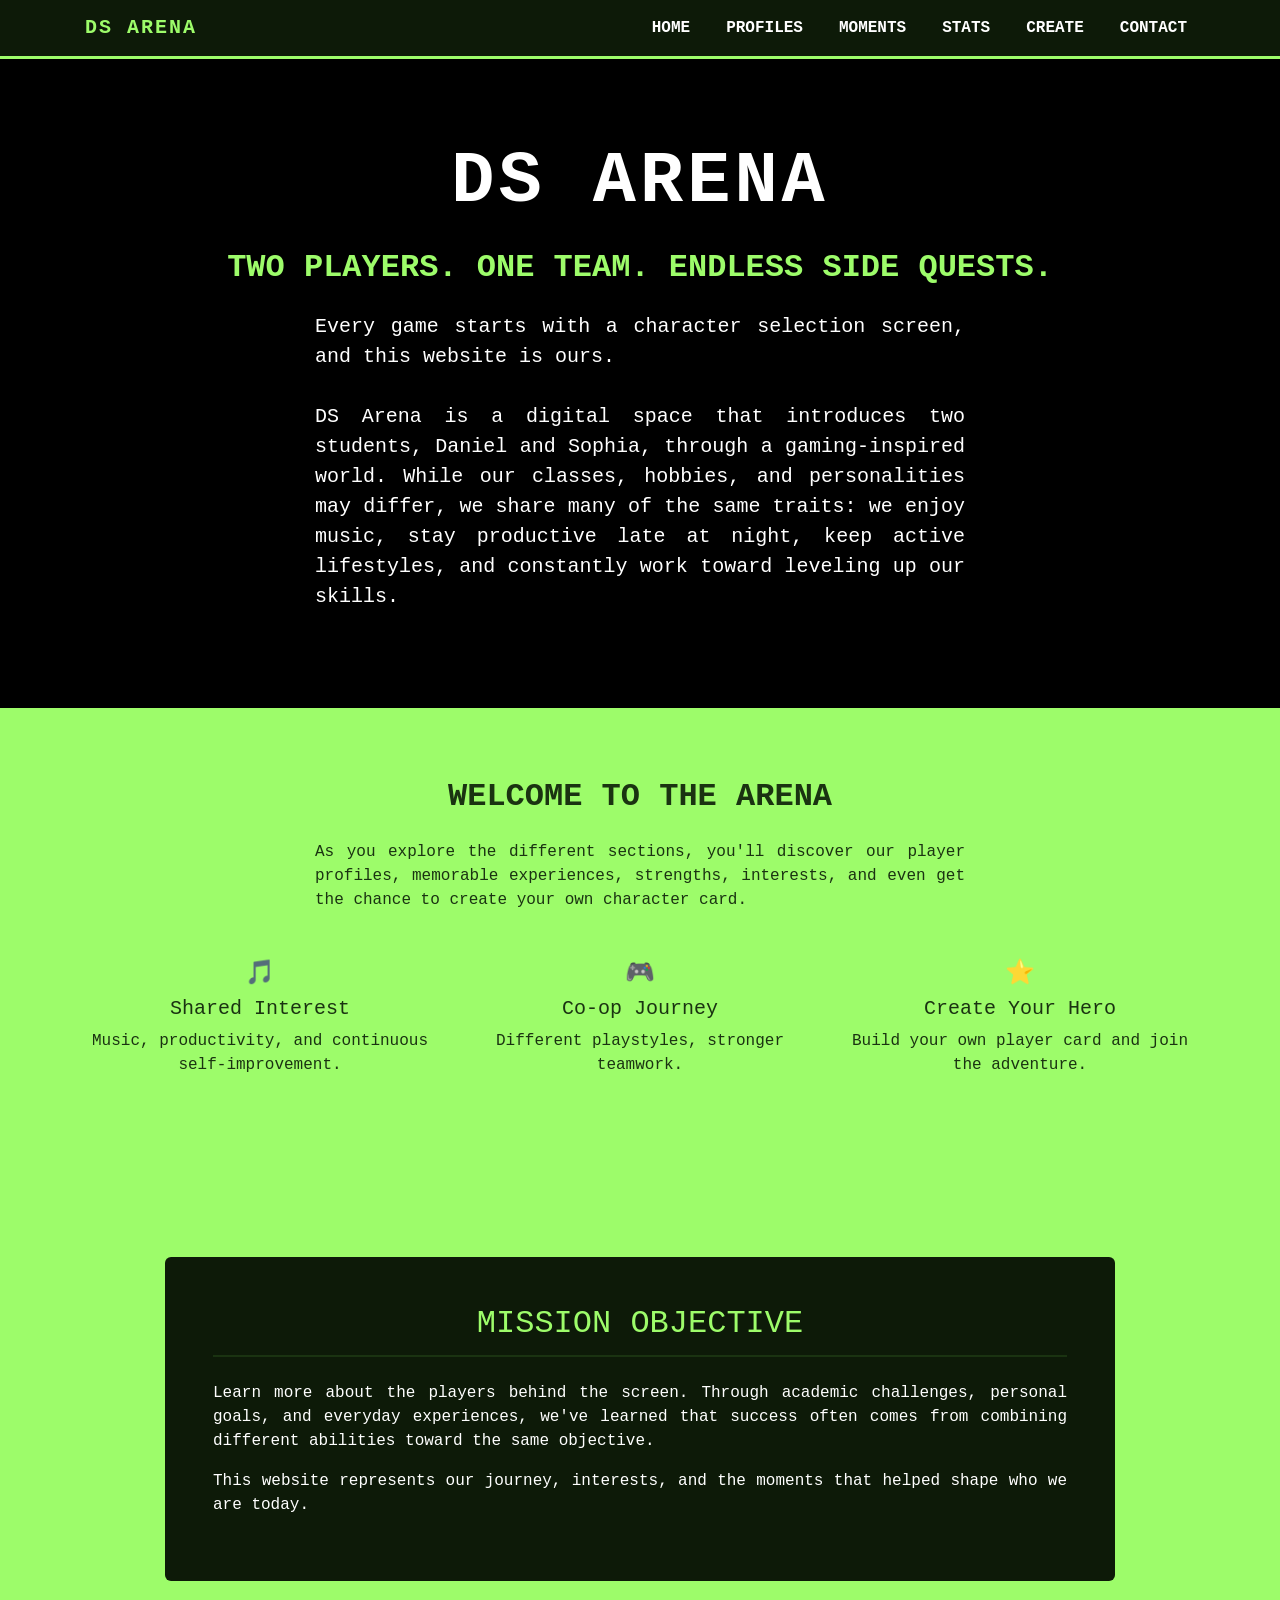
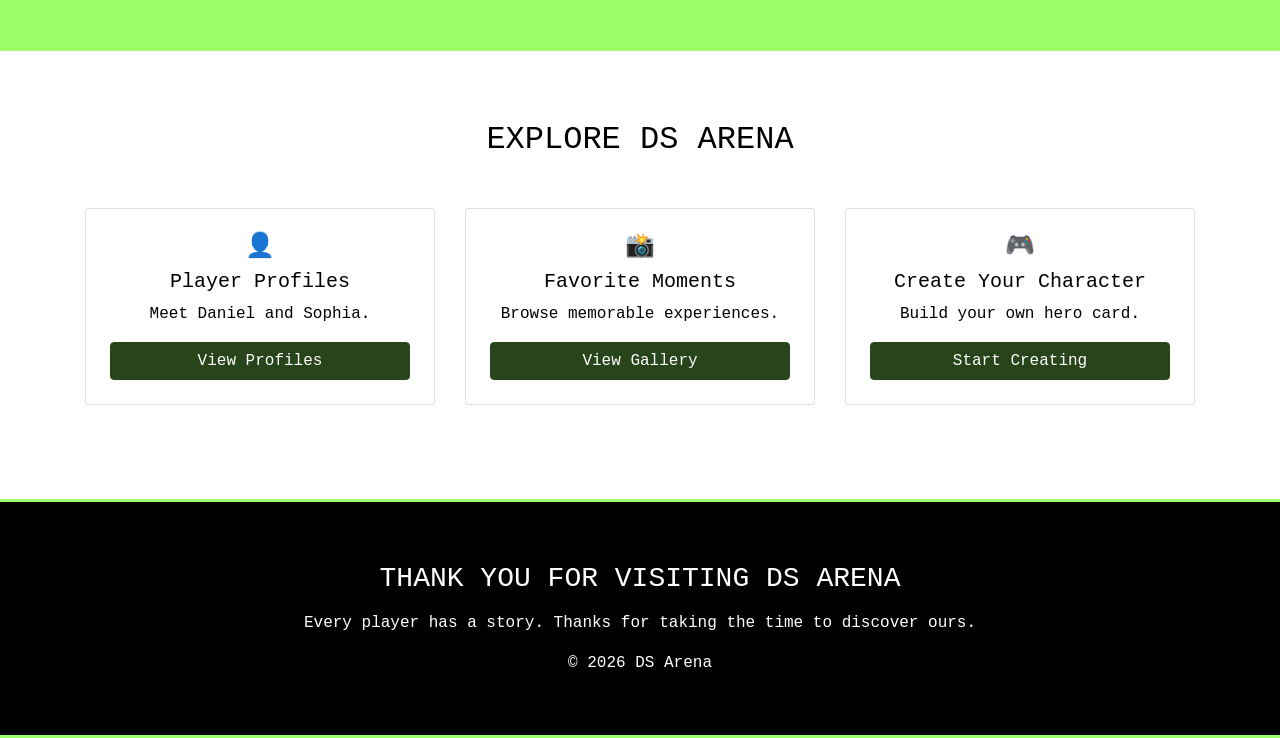
==== index.html @ ac27520a "Rename home.html to index.html" ====
<!DOCTYPE html>
  <html lang="en">
   <head>
    <meta charset="UTF-8">
    <meta name="viewport" content="width=device-width, initial-scale=1.0">
    <title>DS Arena | Home</title>

        <!-- Bootstrap -->
     <link rel="stylesheet" href="https://cdn.jsdelivr.net/npm/bootstrap@4.6.2/dist/css/bootstrap.min.css">
        <!-- Shared CSS -->
        <link rel="stylesheet" href="styles1.css">
   </head>

 <body>

    <!-- navigation -->
    <nav class="navbar navbar-expand-lg navbar-dark custom-nav sticky-top">
        <div class="container">
            <a class="navbar-brand arena-logo" href="index.html">
                DS ARENA </a>
            <button class="navbar-toggler" type="button" data-toggle="collapse" data-target="#navbarArena">
                <span class="navbar-toggler-icon"></span>
            </button>

            <div class="collapse navbar-collapse" id="navbarArena">
                <ul class="navbar-nav ml-auto">
                    <li class="nav-item">
                        <a class="nav-link activeMX" href="home.html">
                            HOME  </a>
                    </li>

                    <li class="nav-item">
                        <a class="nav-link activeMX" href="profiles.html">
                            PROFILES </a>
                    </li>

                    <li class="nav-item">
                        <a class="nav-link activeMX" href="moments.html">
                            MOMENTS</a>
                    </li>

                    <li class="nav-item">
                        <a class="nav-link activeMX" href="stats.html">
                            STATS </a>
                    </li>

                    <li class="nav-item">
                        <a class="nav-link activeMX" href="create.html">
                            CREATE</a>
                    </li>

                    <li class="nav-item">
                        <a class="nav-link activeMX" href="contact.html">
                            CONTACT   </a>
                    </li>
                </ul>
            </div>
        </div>
    </nav>

    <!-- hero section -->

    <header class="hero-section">
        <div class="container text-center">
            <h1 class="display-3 main-title mb-4">
                DS ARENA </h1>

            <h2 class="subtitle-text mb-4">
                TWO PLAYERS. ONE TEAM.
                ENDLESS SIDE QUESTS.
            </h2>

            <p class="lead text-justify max-text-box mx-auto">
                Every game starts with a character selection screen,
                and this website is ours.
                <br>
                <br>
                DS Arena is a digital space that introduces two students,
                Daniel and Sophia, through a gaming-inspired world.
                While our classes, hobbies, and personalities may differ,
                we share many of the same traits:
                we enjoy music, stay productive late at night, keep active lifestyles,
                and constantly work toward leveling up our skills.
            </p>
        </div>
    </header>

    <!-- welcome section -->

    <section class="banner-lime">
        <div class="container text-center">
            <h2 class="banner-heading mb-4">
                WELCOME TO THE ARENA </h2>

            <p class="max-text-box mx-auto text-justify">
                As you explore the different sections,
                you'll discover our player profiles, memorable experiences,
                strengths, interests, and even get the chance to create your own character card.
            </p>

            <div class="row mt-5">
                <div class="col-md-4 mb-4">
                    <h4>🎵 </h4>
                     <h5>Shared Interest</h5>
                        <p> Music, productivity, and continuous self-improvement.</p>
                </div>

                <div class="col-md-4 mb-4">
                    <h4>  🎮 </h4>
                      <h5>  Co-op Journey  </h5>
                        <p> Different playstyles, stronger teamwork.  </p>
                </div>

                <div class="col-md-4 mb-4">
                    <h4> ⭐  </h4>
                     <h5>Create Your Hero</h5>
                        <p>
                        Build your own player card and join the adventure.</p>
                </div>
            </div>
        </div>
    </section>

    <!-- mission objective -->

    <section class="profile-section">
        <div class="container">
            <div class="bio-container p-5 mx-auto">
                <h2 class="bio-title text-center mb-4">
                    MISSION OBJECTIVE </h2>
                <p class="text-justify">
                    Learn more about the players behind the screen.
                    Through academic challenges, personal goals,
                    and everyday experiences, we've learned that success often comes from combining
                    different abilities toward the same objective.
                </p>

                <p class="text-justify">
                    This website represents our journey, interests,
                    and the moments that helped shape who we are today.
                </p>
            </div>
        </div>
    </section>

    <!-- quick access -->

    <section class="stats-section">
        <div class="container text-center">
            <h2 class="mb-5">
                EXPLORE DS ARENA </h2>
            <div class="row">
                <div class="col-md-4 mb-4">
                  <div class="card p-4 h-100">
                        <h4>👤</h4>
                         <h5> Player Profiles</h5>
                            <p> Meet Daniel and Sophia.</p>
                             <a href="profiles.html" class="btn btn-success">
                                 View Profiles </a>
                    </div>
                </div>

                <div class="col-md-4 mb-4">
                    <div class="card p-4 h-100">
                        <h4>📸</h4>
                         <h5> Favorite Moments </h5>
                            <p>Browse memorable experiences.</p>
                             <a href="moments.html" class="btn btn-success">
                              View Gallery </a>
                    </div>
                </div>

                <div class="col-md-4 mb-4">
                    <div class="card p-4 h-100">
                        <h4>🎮</h4>
                         <h5> Create Your Character</h5>
                          <p> Build your own hero card.  </p>
                           <a href="create.html" class="btn btn-success">
                            Start Creating </a>
                    </div>
                </div>
            </div>
        </div>
    </section>

    <!-- footer -->

    <footer class="feedback-banner">
        <div class="container text-center">
            <h3 class="mb-3">
                THANK YOU FOR VISITING DS ARENA </h3>
            <p>
                Every player has a story.
                Thanks for taking the time to discover ours.
            </p>

            <p class="mb-0">
                © 2026 DS Arena
            </p>
        </div>
     </footer>

        <!-- Bootstrap Scripts -->
       <script src="https://cdn.jsdelivr.net/npm/jquery@3.5.1/dist/jquery.slim.min.js"></script>

       <script src="https://cdn.jsdelivr.net/npm/bootstrap@4.6.2/dist/js/bootstrap.bundle.min.js"></script>
    </body>
</html>
---- styles1.css ----
/* settings */

html {
    scroll-behavior: smooth;
}

body {
    background-color: #1a3311;
    color: #ffffff;
    font-family: 'Courier New', Courier, monospace;
    margin: 0;
    padding: 0;
}

/* texts */

.text-center {
    text-align: center !important;
}

.text-left {
    text-align: left !important;
}

.text-justify {
    text-align: justify !important;
}

.max-text-box {
    max-width: 650px;
    margin-left: auto;
    margin-right: auto;
}

/* navigation */

/* nav top */
.custom-nav {
    background-color: #0d1a08 !important;
    border-bottom: 3px solid #9dfc6a;
    
}

.arena-logo {
    color: #9dfc6a !important;
    font-weight: bold;
    letter-spacing: 2px;
}

.activeMX {
    color: #ffffff !important;
    font-weight: bold;
    margin-left: 20px;
}

.activeMX:hover {
    color: #9dfc6a !important;
}

/* section */

.hero-section {
    background-color: #000000;
    padding: 80px 0;
}

.banner-lime {
    background-color: #9dfc6a;
    color: #1a3311;
    padding: 70px 0;
}

.profile-section {
    background-color: #9dfc6a;
    color: #1a3311;
    padding: 70px 0;
}

.stats-section {
    background-color: #ffffff;
    color: #000000;
    padding: 70px 0;
}

.feedback-banner {
    background-color: #000000;
    border-top: 3px solid #9dfc6a;
    border-bottom: 3px solid #9dfc6a;
    padding: 60px 0;
}

.contact-isolated-section {
    background-color: #1a3311;
    padding: 80px 0;
}

/* typography */

.main-title {
    color: #ffffff;
    font-weight: 900;
    letter-spacing: 4px;
}

.subtitle-text {
    color: #9dfc6a;
    font-weight: bold;
}

.banner-heading {
    font-weight: bold;
}

.email-highlight {
    color: #9dfc6a;
    text-decoration: underline;
}

/* profile header */

.profile-header-box {
    border: 4px solid #1a3311;
    background-color: #9dfc6a;
    padding: 15px 30px;
    width: fit-content;
}

.section-title,
.section-subtitle {
    color: #1a3311;
    font-weight: bold;
    margin: 0;
}

/* player cards */

.player-frame {
    width: 304px;
    background-color: #1a3311;
    border: 2px solid #1a3311;
    padding: 2px;
    margin: 0 auto;
}

.player-img {
    width: 300px;
    height: 350px;
    display: block;
    object-fit: cover;
    background-color: #2e4d22;
}

.player-name-tag {
    background-color: #1a3311;
    color: #ffffff;
    padding: 10px;
    font-weight: bold;
    transition: 0.3s;
}

.player-name-tag:hover {
    background-color: #9dfc6a;
    color: #1a3311;
}

/* bio container */

.bio-container {
    background-color: #0d1a08;
    color: #ffffff;
    max-width: 950px;
    border-radius: 6px;
}

.bio-title {
    color: #9dfc6a;
    border-bottom: 2px solid #1a3311;
    padding-bottom: 12px;
}

/* moments reel */

.reel-container {
    display: flex;
    overflow-x: auto;
    overflow-y: hidden;
    white-space: nowrap;
    padding: 15px 0;
    scroll-snap-type: x mandatory;
}

.reel-container::-webkit-scrollbar {
    height: 7px;
}

.reel-container::-webkit-scrollbar-track {
    background: rgba(0,0,0,0.08);
}

.reel-container::-webkit-scrollbar-thumb {
    background: #1a3311;
    border-radius: 4px;
}

.reel-card {
    flex: 0 0 auto;
    width: 290px;
    margin-right: 18px;
    scroll-snap-align: start;
}

.gallery-img {
    border: 3px solid #1a3311;
    border-radius: 8px;
    width: 100%;
    height: auto;
    display: block;
}

/* preview interactions */
.clickable-img {
    cursor: pointer;
    transition: transform 0.2s ease-in-out;
}

.clickable-img:hover {
    transform: scale(1.04);
}

.preview-content {
    max-width: 600px;
}

.preview-content img {
    max-height: 450px;
    object-fit: contain;
    box-shadow: 0 4px 15px rgba(0,0,0,0.3);
}

/* table */

.arena-table {
    max-width: 850px;
    background-color: #ffffff;
    border: 3px solid #1a3311;
}

.arena-table th {
    background-color: #1a3311;
    color: #9dfc6a;
}

.arena-table td,
.arena-table th {
    vertical-align: middle;
}

/* hero carousel */

.wireframe-hero-box {
    background-color: #15260e;
    border: 3px solid #000000;
}

.hero-image-frame {
    width: 260px;
    height: 200px;
    background-color: #0b1407;
    border: 2px solid #000000;
    overflow: hidden;
    display: flex;
    justify-content: center;
    align-items: center;
}

.wireframe-img-display {
    width: 100%;
    height: 100%;
    object-fit: cover;
}

.wireframe-name-banner {
    background-color: #27441b;
    border: 2px solid #000000;
    color: #ffffff;
    font-weight: bold;
    width: 90%;
}

.wireframe-description-box {
    background-color: #0b1407;
    border: 2px solid #000000;
    color: #ffffff;
    width: 90%;
    min-height: 90px;
    font-size: 0.9rem;
}

.arrow-btn {
    color: #ffffff;
    font-size: 2rem;
}

.arrow-btn:hover {
    color: #9dfc6a;
    text-decoration: none;
}

/* buttons */

.btn-success {
    background-color: #27441b;
    border-color: #27441b;
}

.btn-success:hover {
    background-color: #9dfc6a;
    border-color: #9dfc6a;
    color: #1a3311;
}

/* forms */

.form-control:focus {
    border-color: #9dfc6a;
    box-shadow: 0 0 5px rgba(157,252,106,0.5);
}

/* media query */

@media (max-width: 768px) {

    .main-title {
        font-size: 3rem;
    }

    .activeMX {
        margin-left: 0;
        text-align: center;
    }

    .player-frame {
        width: 100%;
        max-width: 320px;
    }

    .player-img {
        width: 100%;
        height: auto;
    }

    .hero-image-frame {
        width: 100%;
        height: auto;
    }

    .wireframe-name-banner,
    .wireframe-description-box {
        width: 100%;
    }

    .reel-card {
        width: 220px;
    }

    .bio-container {
        padding: 20px !important;
    }
}
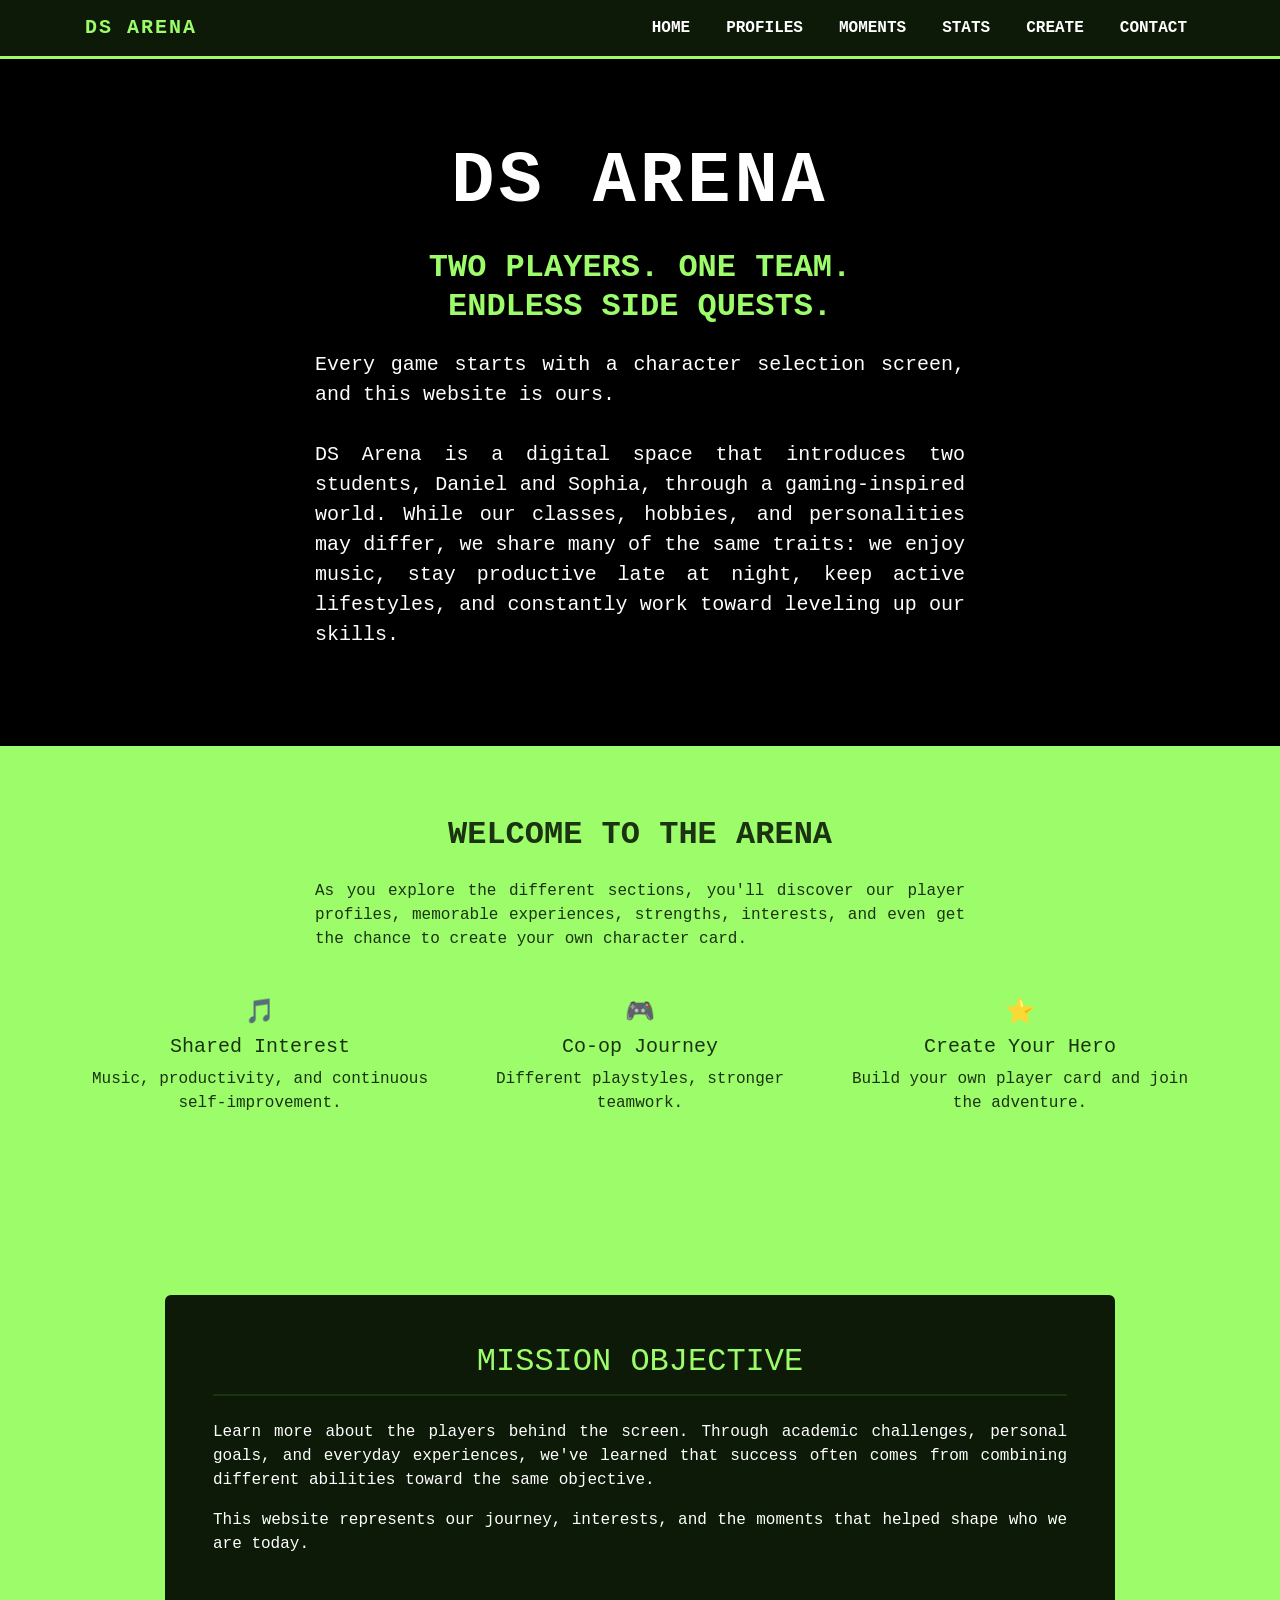
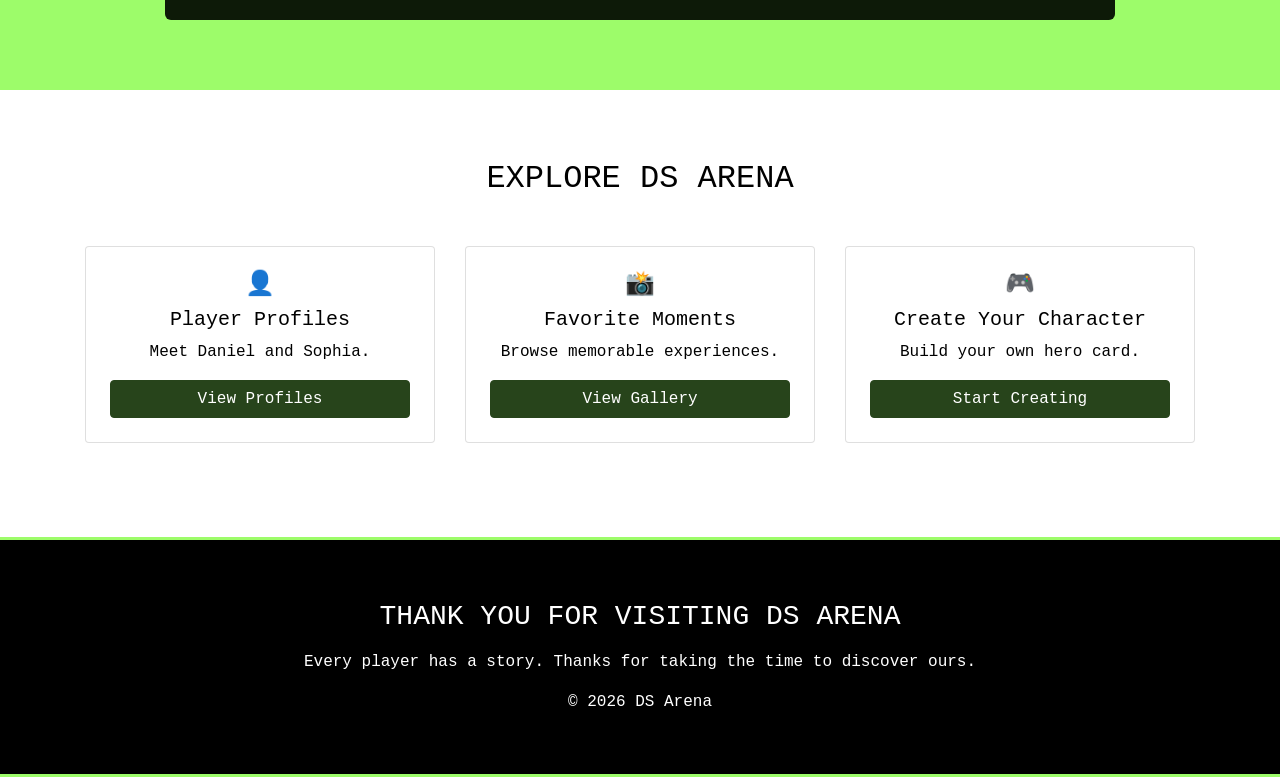
==== commit dde60c5a: "Update index.html" ====
--- a/index.html
+++ b/index.html
@@ -1,23 +1,17 @@
 <!DOCTYPE html>
-  <html lang="en">
-   <head>
+<html lang="en">
+<head>
     <meta charset="UTF-8">
     <meta name="viewport" content="width=device-width, initial-scale=1.0">
     <title>DS Arena | Home</title>
+    <link rel="stylesheet" href="https://cdn.jsdelivr.net/npm/bootstrap@4.6.2/dist/css/bootstrap.min.css">
+    <link rel="stylesheet" href="styles1.css">
+</head>
+<body>
 
-        <!-- Bootstrap -->
-     <link rel="stylesheet" href="https://cdn.jsdelivr.net/npm/bootstrap@4.6.2/dist/css/bootstrap.min.css">
-        <!-- Shared CSS -->
-        <link rel="stylesheet" href="styles1.css">
-   </head>
-
- <body>
-
-    <!-- navigation -->
     <nav class="navbar navbar-expand-lg navbar-dark custom-nav sticky-top">
         <div class="container">
-            <a class="navbar-brand arena-logo" href="index.html">
-                DS ARENA </a>
+            <a class="navbar-brand arena-logo" href="index.html">DS ARENA</a>
             <button class="navbar-toggler" type="button" data-toggle="collapse" data-target="#navbarArena">
                 <span class="navbar-toggler-icon"></span>
             </button>
@@ -25,184 +19,124 @@
             <div class="collapse navbar-collapse" id="navbarArena">
                 <ul class="navbar-nav ml-auto">
                     <li class="nav-item">
-                        <a class="nav-link activeMX" href="home.html">
-                            HOME  </a>
+                        <a class="nav-link activeMX" href="index.html">HOME</a>
                     </li>
-
                     <li class="nav-item">
-                        <a class="nav-link activeMX" href="profiles.html">
-                            PROFILES </a>
+                        <a class="nav-link activeMX" href="profiles.html">PROFILES</a>
                     </li>
-
                     <li class="nav-item">
-                        <a class="nav-link activeMX" href="moments.html">
-                            MOMENTS</a>
+                        <a class="nav-link activeMX" href="moments.html">MOMENTS</a>
                     </li>
-
                     <li class="nav-item">
-                        <a class="nav-link activeMX" href="stats.html">
-                            STATS </a>
+                        <a class="nav-link activeMX" href="stats.html">STATS</a>
                     </li>
-
                     <li class="nav-item">
-                        <a class="nav-link activeMX" href="create.html">
-                            CREATE</a>
+                        <a class="nav-link activeMX" href="create.html">CREATE</a>
                     </li>
-
                     <li class="nav-item">
-                        <a class="nav-link activeMX" href="contact.html">
-                            CONTACT   </a>
+                        <a class="nav-link activeMX" href="contact.html">CONTACT</a>
                     </li>
                 </ul>
             </div>
         </div>
     </nav>
 
-    <!-- hero section -->
-
     <header class="hero-section">
         <div class="container text-center">
-            <h1 class="display-3 main-title mb-4">
-                DS ARENA </h1>
-
+            <h1 class="display-3 main-title mb-4">DS ARENA</h1>
             <h2 class="subtitle-text mb-4">
-                TWO PLAYERS. ONE TEAM.
+                TWO PLAYERS. ONE TEAM.<br>
                 ENDLESS SIDE QUESTS.
             </h2>
-
             <p class="lead text-justify max-text-box mx-auto">
-                Every game starts with a character selection screen,
-                and this website is ours.
-                <br>
-                <br>
-                DS Arena is a digital space that introduces two students,
-                Daniel and Sophia, through a gaming-inspired world.
-                While our classes, hobbies, and personalities may differ,
-                we share many of the same traits:
-                we enjoy music, stay productive late at night, keep active lifestyles,
-                and constantly work toward leveling up our skills.
+                Every game starts with a character selection screen, and this website is ours.
+                <br><br>
+                DS Arena is a digital space that introduces two students, Daniel and Sophia, through a gaming-inspired world. While our classes, hobbies, and personalities may differ, we share many of the same traits: we enjoy music, stay productive late at night, keep active lifestyles, and constantly work toward leveling up our skills.
             </p>
         </div>
     </header>
 
-    <!-- welcome section -->
-
     <section class="banner-lime">
         <div class="container text-center">
-            <h2 class="banner-heading mb-4">
-                WELCOME TO THE ARENA </h2>
-
+            <h2 class="banner-heading mb-4">WELCOME TO THE ARENA</h2>
             <p class="max-text-box mx-auto text-justify">
-                As you explore the different sections,
-                you'll discover our player profiles, memorable experiences,
-                strengths, interests, and even get the chance to create your own character card.
+                As you explore the different sections, you'll discover our player profiles, memorable experiences, strengths, interests, and even get the chance to create your own character card.
             </p>
-
             <div class="row mt-5">
                 <div class="col-md-4 mb-4">
-                    <h4>🎵 </h4>
-                     <h5>Shared Interest</h5>
-                        <p> Music, productivity, and continuous self-improvement.</p>
+                    <h4>🎵</h4>
+                    <h5>Shared Interest</h5>
+                    <p>Music, productivity, and continuous self-improvement.</p>
                 </div>
-
                 <div class="col-md-4 mb-4">
-                    <h4>  🎮 </h4>
-                      <h5>  Co-op Journey  </h5>
-                        <p> Different playstyles, stronger teamwork.  </p>
+                    <h4>🎮</h4>
+                    <h5>Co-op Journey</h5>
+                    <p>Different playstyles, stronger teamwork.</p>
                 </div>
-
                 <div class="col-md-4 mb-4">
-                    <h4> ⭐  </h4>
-                     <h5>Create Your Hero</h5>
-                        <p>
-                        Build your own player card and join the adventure.</p>
+                    <h4>⭐</h4>
+                    <h5>Create Your Hero</h5>
+                    <p>Build your own player card and join the adventure.</p>
                 </div>
             </div>
         </div>
     </section>
 
-    <!-- mission objective -->
-
     <section class="profile-section">
         <div class="container">
             <div class="bio-container p-5 mx-auto">
-                <h2 class="bio-title text-center mb-4">
-                    MISSION OBJECTIVE </h2>
+                <h2 class="bio-title text-center mb-4">MISSION OBJECTIVE</h2>
                 <p class="text-justify">
-                    Learn more about the players behind the screen.
-                    Through academic challenges, personal goals,
-                    and everyday experiences, we've learned that success often comes from combining
-                    different abilities toward the same objective.
+                    Learn more about the players behind the screen. Through academic challenges, personal goals, and everyday experiences, we've learned that success often comes from combining different abilities toward the same objective.
                 </p>
-
                 <p class="text-justify">
-                    This website represents our journey, interests,
-                    and the moments that helped shape who we are today.
+                    This website represents our journey, interests, and the moments that helped shape who we are today.
                 </p>
             </div>
         </div>
     </section>
 
-    <!-- quick access -->
-
     <section class="stats-section">
         <div class="container text-center">
-            <h2 class="mb-5">
-                EXPLORE DS ARENA </h2>
+            <h2 class="mb-5">EXPLORE DS ARENA</h2>
             <div class="row">
                 <div class="col-md-4 mb-4">
-                  <div class="card p-4 h-100">
+                    <div class="card p-4 h-100">
                         <h4>👤</h4>
-                         <h5> Player Profiles</h5>
-                            <p> Meet Daniel and Sophia.</p>
-                             <a href="profiles.html" class="btn btn-success">
-                                 View Profiles </a>
+                        <h5>Player Profiles</h5>
+                        <p>Meet Daniel and Sophia.</p>
+                        <a href="profiles.html" class="btn btn-success">View Profiles</a>
                     </div>
                 </div>
-
                 <div class="col-md-4 mb-4">
                     <div class="card p-4 h-100">
                         <h4>📸</h4>
-                         <h5> Favorite Moments </h5>
-                            <p>Browse memorable experiences.</p>
-                             <a href="moments.html" class="btn btn-success">
-                              View Gallery </a>
+                        <h5>Favorite Moments</h5>
+                        <p>Browse memorable experiences.</p>
+                        <a href="moments.html" class="btn btn-success">View Gallery</a>
                     </div>
                 </div>
-
                 <div class="col-md-4 mb-4">
                     <div class="card p-4 h-100">
                         <h4>🎮</h4>
-                         <h5> Create Your Character</h5>
-                          <p> Build your own hero card.  </p>
-                           <a href="create.html" class="btn btn-success">
-                            Start Creating </a>
+                        <h5>Create Your Character</h5>
+                        <p>Build your own hero card.</p>
+                        <a href="create.html" class="btn btn-success">Start Creating</a>
                     </div>
                 </div>
             </div>
         </div>
     </section>
 
-    <!-- footer -->
-
     <footer class="feedback-banner">
         <div class="container text-center">
-            <h3 class="mb-3">
-                THANK YOU FOR VISITING DS ARENA </h3>
-            <p>
-                Every player has a story.
-                Thanks for taking the time to discover ours.
-            </p>
+            <h3 class="mb-3">THANK YOU FOR VISITING DS ARENA</h3>
+            <p>Every player has a story. Thanks for taking the time to discover ours.</p>
+            <p class="mb-0">© 2026 DS Arena</p>
+        </div>
+    </footer>
 
-            <p class="mb-0">
-                © 2026 DS Arena
-            </p>
-        </div>
-     </footer>
-
-        <!-- Bootstrap Scripts -->
-       <script src="https://cdn.jsdelivr.net/npm/jquery@3.5.1/dist/jquery.slim.min.js"></script>
-
-       <script src="https://cdn.jsdelivr.net/npm/bootstrap@4.6.2/dist/js/bootstrap.bundle.min.js"></script>
-    </body>
+    <script src="https://cdn.jsdelivr.net/npm/jquery@3.5.1/dist/jquery.slim.min.js"></script>
+    <script src="https://cdn.jsdelivr.net/npm/bootstrap@4.6.2/dist/js/bootstrap.bundle.min.js"></script>
+</body>
 </html>
